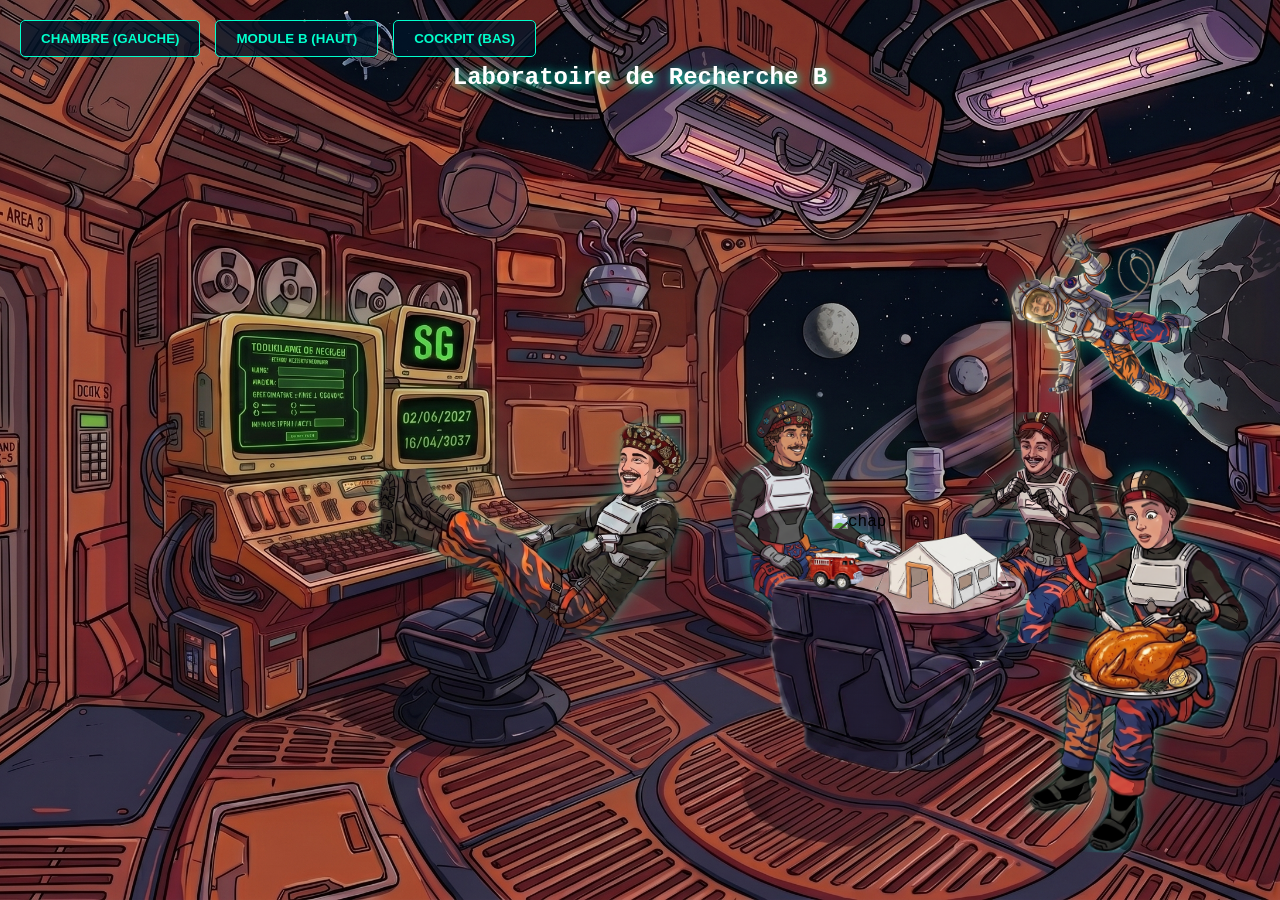
==== index.html @ 4569e946 "initialisation" ====
<!DOCTYPE html>
<html lang="fr">
<head>
    <meta charset="UTF-8">
    <meta name="viewport" content="width=device-width, initial-scale=1.0">
    <title>Station Spatiale - Système Intégré (BETA)</title>
    <link rel="stylesheet" href="style.css"> 
</head>
<body>
    
    <nav id="menu-navigation">
        <button class="nav-btn" data-target="chambre">CHAMBRE (GAUCHE)</button>
        <button class="nav-btn" data-target="module-b">MODULE B (HAUT)</button>
        <button class="nav-btn" data-target="cockpit">COCKPIT (BAS)</button>
    </nav>

    <div id="app-wrapper"> 
        <div id="pin-container"> 

            <!-- CHAMBRE : En travaux -->
            <section id="room-chambre" class="scene">
                <div class="layer">
                    <img src="images/chambre.png" alt="Chambre" class="bg-image">
                </div>
                <!-- Overlay d'assombrissement et banderole de travaux -->
                <div class="construction-overlay">
                    <div class="construction-banner">🚧 EN TRAVAUX 🚧</div>
                </div>
            </section>

            <!-- MODULE B : Intact et complet pour la Beta -->
            <section id="room-module-b" class="scene">
                <div id="module-b-arriere-plan" class="layer">
                    <img src="images/module Bbis.png" alt="Intérieur" class="bg-image">
                </div>
                
                <div id="module-b-decors" class="layer">
                    <div id="decor-sg" title="Zone d'accès restreint"></div>
                </div>

                <div id="module-b-milieu" class="layer" style="z-index: 10;">
                    <h2 style="color: white; text-shadow: 2px 2px 10px #00ffcc; text-align: center; margin-top: 5%;">Laboratoire de Recherche B</h2>
                    <img src="images/patxi.png" alt="Patxi" class="crew-member" id="char-patxi" data-presentation="images/p-patxi.png">
                    <img src="images/mateo.png" alt="Mateo" class="crew-member" id="char-mateo" data-presentation="images/p-mateo.png">
                    <img src="images/louis.png" alt="Louis" class="crew-member" id="char-louis" data-presentation="images/p-louis.png">
                    <img src="images/jb.png" alt="JB" class="crew-member" id="char-jb" data-presentation="images/p-jb.png">
                    <img src="images/lila.png" alt="Lila" class="crew-member" id="char-lila" data-presentation="images/p-lila.png">
                    
                    <!-- L'OBJET TABLE AJOUTÉ ICI -->
                    <img src="images/table.png" alt="Table du laboratoire" id="module-b-table">
                    <img src="images/chap.png" alt="chap" id="module-b-chap">
                    <img src="images/camion1.tiff" alt="chap" id="module-b-camion1">
                    <img src="images/camion2.png" alt="chap" id="module-b-camion2">
                </div>
            </section>

            <!-- COCKPIT : En travaux -->
            <section id="room-cockpit" class="scene">
                <div id="cockpit-arriere-plan" class="layer">
                    <img src="images/cocpit.png" alt="Vue du cockpit" class="bg-image">
                </div>
                <!-- Overlay d'assombrissement et banderole de travaux -->
                <div class="construction-overlay">
                    <div class="construction-banner">🚧 EN TRAVAUX 🚧</div>
                </div>
            </section>
        </div> 
    </div> 

    <!-- Overlays interactifs -->
    <div id="main-overlay" class="overlay">
        <div class="overlay-content">
            <span class="close-btn" id="close-crew">&times;</span>
            <img src="" alt="Fiche" id="overlay-image-zoom">
            <p>-- TRANSMISSION EN COURS --</p>
        </div>
    </div>

    <!-- Conservés pour éviter les erreurs JavaScript s'ils sont appelés par erreur -->
    <div id="overlay-infos-menu" class="overlay">
        <div class="terminal-content">
            <span class="close-btn" id="close-infos">&times;</span>
            <div class="terminal-header">SYSTÈME CENTRAL</div>
            <div class="menu-container">
                <button class="terminal-btn" data-file="reglement.pdf">REGLEMENT</button>
                <button class="terminal-btn" data-file="adhesion.pdf">ADHESION</button>
                <button class="terminal-btn" data-file="pre-dossier.pdf">DOSS</button>
            </div>
        </div>
    </div>

    <div id="overlay-gallery" class="overlay">
        <div class="gallery-wrapper">
            <span class="close-btn" id="close-gallery">&times;</span>
            <div class="gallery-header">
                <h2 class="gallery-title">COMBARS</h2>
            </div>
            <div class="gallery-grid">
                <div class="combar-slot">
                    <img src="images/tablar.png" alt="Tablar" class="combar-image">
                </div>
                <div class="combar-slot">
                    <img src="images/limoges.png" alt="Limoges" class="combar-image">
                </div>
                <div class="combar-slot">Photo 3</div>
                <div class="combar-slot">Photo 4</div>
            </div>
        </div>
    </div>

    <div id="overlay-sg" class="overlay">
        <div class="terminal-content" style="width: 450px;">
            <span class="close-btn" id="close-sg">&times;</span>
            <div class="terminal-header" style="color: #cc00ff; border-color: #cc00ff;">PROTOCOLE SG</div>
            <div id="sg-auth-zone">
                <p style="color: #cc00ff;">CODE D'ACCÈS :</p>
                <input type="password" id="sg-pwd" class="terminal-input" placeholder="****">
                <button id="sg-submit" class="terminal-btn" style="margin-top: 20px; border-color: #cc00ff; color: #cc00ff;">VALIDER</button>
                <p id="sg-error" style="color: #ff4444; display: none; margin-top: 15px;">REFUSÉ</p>
                <button class="terminal-btn close-btn-internal" style="margin-top: 30px; border-color: #ff4444; color: #ff4444; width: 100%;">QUITTER</button>
            </div>
            <div id="sg-secret-zone" class="menu-container" style="display: none;">
                <button class="terminal-btn">COMPLETE</button>
                <button class="terminal-btn">DS</button>
                <button class="terminal-btn close-btn-internal" style="margin-top: 20px; border-color: #ff4444; color: #ff4444;">DÉCONNEXION</button>
            </div>
        </div>
    </div>

    <script src="https://cdnjs.cloudflare.com/ajax/libs/gsap/3.12.5/gsap.min.js"></script>
    <script src="script.js"></script> 
</body>
</html>
---- style.css ----
/* --- CONFIGURATION GÉNÉRALE --- */
* { box-sizing: border-box; }
body {
    margin: 0; padding: 0;
    font-family: 'Courier New', Courier, monospace;
    width: 100vw; height: 100vh;
    overflow: hidden; background: #000;
}
#app-wrapper { width: 100vw; height: 100vh; position: relative; overflow: hidden; }

/* Le pin-container sert de "caméra" qui va se déplacer sur notre carte */
#pin-container { 
    position: absolute; 
    top: 0; 
    left: 0; 
    width: 100vw; 
    height: 100vh; 
}

/* --- SCÈNES (Les pièces du vaisseau) --- */
.scene { 
    position: absolute; 
    width: 100vw; 
    height: 100vh; 
    overflow: hidden; 
}

/* Positionnement des pièces sur la carte 2D */
#room-chambre { top: 0; left: 0; }
#room-module-b { top: 0; left: 100vw; }
#room-cockpit { top: 100vh; left: 100vw; }

.layer { position: absolute; top: 0; left: 0; width: 100%; height: 100%; pointer-events: none; }
.bg-image { width: 100%; height: 100%; object-fit: cover; display: block; }

/* --- STYLE EN TRAVAUX --- */
.construction-overlay {
    position: absolute;
    top: 0;
    left: 0;
    width: 100%;
    height: 100%;
    background: rgba(0, 0, 0, 0.7);
    display: flex;
    justify-content: center;
    align-items: center;
    z-index: 50; 
    pointer-events: none; 
    overflow: hidden;
}

.construction-banner {
    background: repeating-linear-gradient(
        45deg,
        #ffcc00,
        #ffcc00 20px,
        #000 20px,
        #000 40px
    ); 
    color: white;
    font-size: 4rem;
    font-weight: bold;
    text-align: center;
    width: 120vw; 
    padding: 20px 0;
    transform: rotate(-15deg);
    box-shadow: 0 10px 30px rgba(0,0,0,0.8);
    border-top: 5px solid #000;
    border-bottom: 5px solid #000;
    text-shadow: 4px 4px 10px rgba(0, 0, 0, 1);
    letter-spacing: 5px;
}

/* --- NAVIGATION --- */
#menu-navigation { position: fixed; top: 20px; left: 20px; z-index: 1000; display: flex; gap: 15px; }
.nav-btn {
    background: rgba(0, 20, 40, 0.8); border: 1px solid #00ffcc;
    color: #00ffcc; padding: 10px 20px; cursor: pointer;
    text-transform: uppercase; border-radius: 5px; font-weight: bold; pointer-events: auto;
}

/* --- DÉCORS (Hitboxes transparentes) --- */
#decor-trailer, #decor-combar, #decor-infos, #decor-sg {
    position: absolute; 
    cursor: pointer; 
    z-index: 5; 
    pointer-events: auto; 
    background-color: transparent; 
}

/* Positionnés dans la Chambre */
#decor-trailer { left: 52%; bottom: 60%; height: 25vh; width: 25vh; }
#decor-combar  { left: 77%; bottom: 50%; height: 20vh; width: 20vh; }

/* Positionné dans le Cockpit */
#decor-infos   { right: 73%; bottom: 50%; height: 35vh; width: 35vh; }

/* Positionné dans le Module B */
#decor-sg { top: 25%; right: 60%; width: 20vh; height: 25vh; }

/* --- ÉQUIPAGE --- */
.crew-member {
    position: absolute; 
    bottom: 12%; 
    height: 30vh; 
    width: auto; 
    filter: drop-shadow(0 0 8px rgba(0, 255, 204, 0.4));
    cursor: pointer; pointer-events: auto;
}

/* --- POSITIONS ET TAILLES INDIVIDUELLES --- */

/* Chambre (3 personnes) */
#char-yanisr { left: 22%; bottom: 8%; height: 80vh; z-index: 10;clip-path: inset(36% 26% 7% 43%); } 
#char-ln     { left: 45%; bottom: 35%; height: 20vh; z-index: 5; }  
#char-jules  { left: 75%; bottom: 5%;  height: 40vh; z-index: 15; } 

/* Module B (5 personnes) */
#char-patxi  { left: 78%; bottom: 52%; height: 23vh; z-index: 10; } 
#char-mateo  { left: 43%; bottom: 22%;  height: 35vh; z-index: 15; clip-path: polygon(28% 0, 48% 0, 71% 84%, 38% 99%);} 
#char-louis  { left: 13%; bottom: 17%; height: 65vh; z-index: 5; clip-path: polygon(50% 51%, 70% 36%, 67% 91%, 12% 54%);}  
#char-jb { left: 44%; bottom: 19%; height: 55vh; z-index: 10; clip-path: polygon(63% 36%, 85% 36%, 78% 83%, 53% 82%); } 
#char-lila   { left: 57%; bottom: 3%; height: 50vh; z-index: 8; clip-path: polygon(47% 4%, 70% 5%, 61% 96%, 35% 95%);}

/* -- OBJET TABLE (NOUVEAU) -- */
#module-b-table {
    position: absolute;
    left: 60%; /* Ajuste la position X selon ton image */
    bottom: 14%; /* Ajuste la position Y pour qu'elle soit devant */
    height: 71vh; /* Ajuste la taille selon ton image */
    z-index: 20; /* 20 est supérieur à Mateo (15) et JB (10), la table sera donc devant eux ! */
    pointer-events: none; /* Laisse passer les clics vers les personnages derrière la table si nécessaire */
}

/* -- OBJET chap (NOUVEAU) -- */
#module-b-chap {
    position: absolute;
    left: 63%; /* Ajuste la position X selon ton image */
    bottom: 28%; /* Ajuste la position Y pour qu'elle soit devant */
    height: 17vh; /* Ajuste la taille selon ton image */
    z-index: 25; /* 20 est supérieur à Mateo (15) et JB (10), la table sera donc devant eux ! */
    pointer-events: none; /* Laisse passer les clics vers les personnages derrière la table si nécessaire */
}

#module-b-camion1 {
    position: absolute;
    left: 65%; /* Ajuste la position X selon ton image */
    bottom: 34%; /* Ajuste la position Y pour qu'elle soit devant */
    height: 9vh; /* Ajuste la taille selon ton image */
    z-index: 23; /* 20 est supérieur à Mateo (15) et JB (10), la table sera donc devant eux ! */
    pointer-events: none; /* Laisse passer les clics vers les personnages derrière la table si nécessaire */
}

#module-b-camion2 {
    position: absolute;
    left: 63%; /* Ajuste la position X selon ton image */
    bottom: 34%; /* Ajuste la position Y pour qu'elle soit devant */
    height: 5vh; /* Ajuste la taille selon ton image */
    z-index: 23; /* 20 est supérieur à Mateo (15) et JB (10), la table sera donc devant eux ! */
    pointer-events: none; /* Laisse passer les clics vers les personnages derrière la table si nécessaire */
}

/* Cockpit (7 personnes) */
#char-maite  { right: 88%; bottom: 15%; height: 28vh; z-index: 10; } 
#char-capu   { right: 74%; bottom: 28%; height: 20vh; z-index: 5; }  
#char-ad     { right: 60%; bottom: 10%; height: 32vh; z-index: 12; } 
#char-yanis  { right: 46%; bottom: 35%; height: 18vh; z-index: 4; }  
#char-louna  { right: 32%; bottom: 5%;  height: 38vh; z-index: 15; } 
#char-lucas  { right: 18%; bottom: 20%; height: 25vh; z-index: 8; } 
#char-antoine{ right: 4%;  bottom: 12%; height: 30vh; z-index: 10; }

/* --- OVERLAYS --- */
.overlay {
    position: fixed; top: 0; left: 0; width: 100%; height: 100%;
    background: rgba(0, 0, 0, 0.9); display: flex;
    justify-content: center; align-items: center; z-index: 2000;
    opacity: 0; visibility: hidden;
}

.overlay-content {
    background: #000a14; border: 2px solid #00ffcc; padding: 20px;
    border-radius: 5px; text-align: center; max-width: 800px;
}
#overlay-image-zoom { max-width: 100%; max-height: 70vh; border: 1px solid #00ffcc55; }

/* --- GALERIE COMBARS --- */
.gallery-wrapper {
    width: 70vw; max-width: 800px; height: 65vh;
    background: #000a14; border: 2px solid #ffaa00; padding: 20px; 
    position: relative; display: flex; flex-direction: column;
}
.gallery-header { border-bottom: 2px solid #ffaa00; margin-bottom: 20px; padding-bottom: 10px; }
.gallery-title { margin: 0; color: #ffaa00; letter-spacing: 8px; font-size: 1.8rem; text-align: center; }
.gallery-grid {
    display: grid; grid-template-columns: repeat(auto-fill, minmax(140px, 1fr));
    gap: 15px; overflow-y: auto; padding: 10px; flex-grow: 1;
}
.combar-slot {
    aspect-ratio: 1/1; background: rgba(255, 170, 0, 0.1);
    border: 1px dashed #ffaa00; border-radius: 4px; display: flex; align-items: center; justify-content: center;
    color: #ffaa00; font-size: 0.8rem; transition: 0.3s;
    overflow: hidden; 
}
.combar-slot:hover { background: rgba(255, 170, 0, 0.3); transform: scale(1.05); }

.combar-image {
    width: 100%;
    height: 100%;
    object-fit: cover; 
    display: block;
}

.gallery-grid::-webkit-scrollbar { width: 6px; }
.gallery-grid::-webkit-scrollbar-thumb { background: #ffaa00; border-radius: 10px; }

/* TERMINAL & BOUTONS */
.terminal-content { width: 500px; padding: 40px 20px; border: 2px solid #00ffcc; background: #000a14; position: relative; }
.terminal-header { border-bottom: 1px solid #00ffcc; padding-bottom: 10px; margin-bottom: 20px; color: #00ffcc; }
.terminal-btn {
    width: 100%; background: transparent; border: 1px solid #00ffcc; color: #00ffcc;
    padding: 12px; margin-bottom: 10px; cursor: pointer; transition: 0.3s;
}
.terminal-btn:hover { background: #00ffcc; color: #000; }
.close-btn {
    position: absolute; top: -15px; right: -15px; background: #ff4444; color: white; width: 35px; height: 35px;
    border-radius: 50%; display: flex; justify-content: center; align-items: center;
    font-size: 20px; font-weight: bold; cursor: pointer; border: 2px solid white; z-index: 100;
}
.terminal-input {
    background: #000; border: 1px solid #cc00ff; color: #cc00ff;
    padding: 10px; font-family: inherit; width: 100%; text-align: center; margin-bottom: 10px;
}
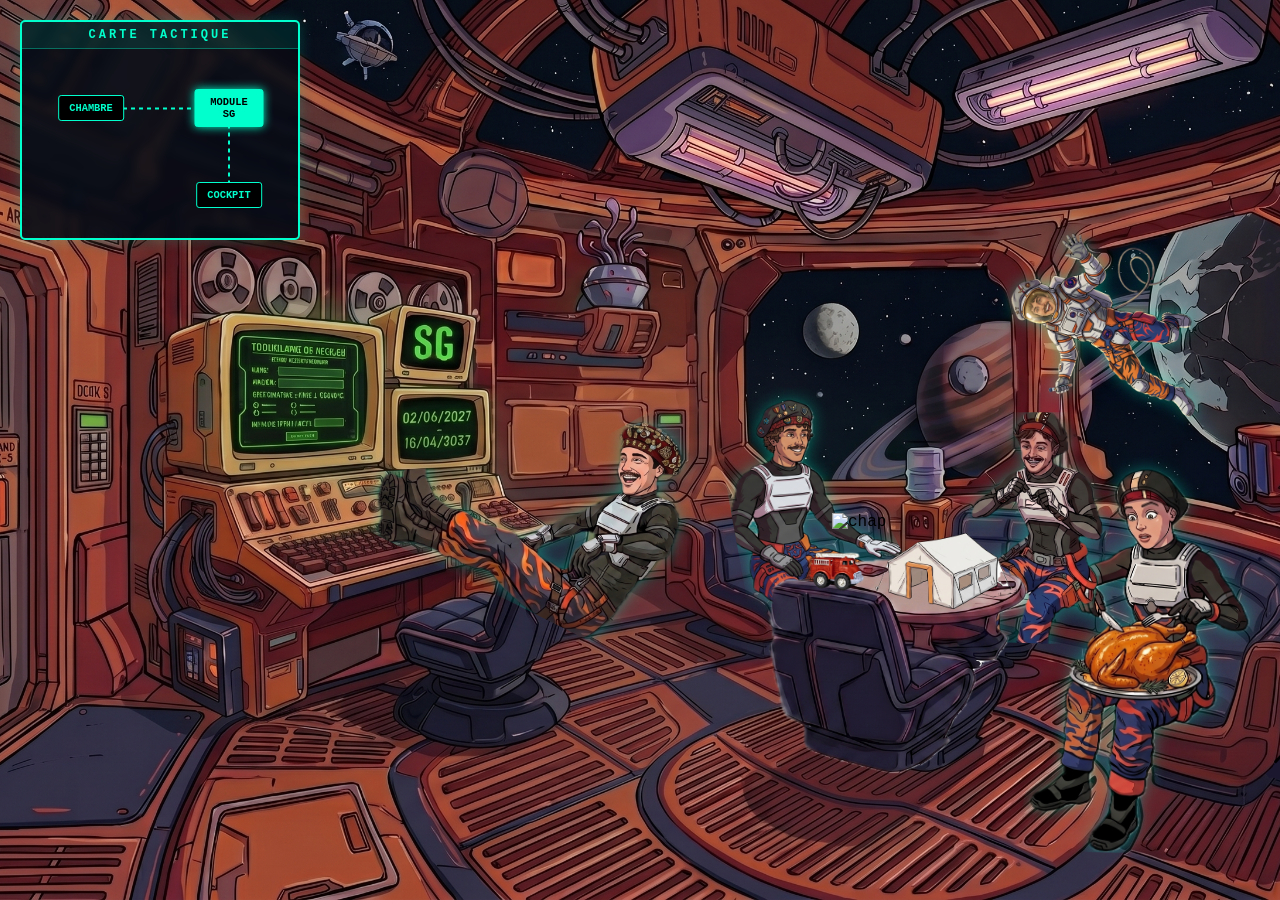
==== commit 06e73e87: "transitions glitch + menu navigation" ====
--- a/index.html
+++ b/index.html
@@ -8,11 +8,23 @@
 </head>
 <body>
     
-    <nav id="menu-navigation">
-        <button class="nav-btn" data-target="chambre">CHAMBRE (GAUCHE)</button>
-        <button class="nav-btn" data-target="module-b">MODULE B (HAUT)</button>
-        <button class="nav-btn" data-target="cockpit">COCKPIT (BAS)</button>
-    </nav>
+    <!-- NOUVEAU MENU MINIMAP (À placer au même endroit que l'ancien nav) -->
+<div id="minimap-container">
+    <div class="minimap-title">CARTE TACTIQUE</div>
+    
+    <!-- Les traits reliant les pièces (SVG) -->
+    <svg id="minimap-lines" width="100%" height="100%">
+        <!-- Ligne horizontale (Chambre -> Module B) -->
+        <line x1="25%" y1="40%" x2="75%" y2="40%" stroke="#00ffcc" stroke-width="2" stroke-dasharray="4,4" />
+        <!-- Ligne verticale (Module B -> Cockpit) -->
+        <line x1="75%" y1="40%" x2="75%" y2="80%" stroke="#00ffcc" stroke-width="2" stroke-dasharray="4,4" />
+    </svg>
+
+    <!-- Les nœuds/boutons interactifs -->
+    <button class="nav-btn-map" id="btn-chambre" data-target="chambre">CHAMBRE</button>
+    <button class="nav-btn-map" id="btn-module-b" data-target="module-b">MODULE SG</button>
+    <button class="nav-btn-map" id="btn-cockpit" data-target="cockpit">COCKPIT</button>
+</div>
 
     <div id="app-wrapper"> 
         <div id="pin-container"> 
@@ -22,7 +34,6 @@
                 <div class="layer">
                     <img src="images/chambre.png" alt="Chambre" class="bg-image">
                 </div>
-                <!-- Overlay d'assombrissement et banderole de travaux -->
                 <div class="construction-overlay">
                     <div class="construction-banner">🚧 EN TRAVAUX 🚧</div>
                 </div>
@@ -39,14 +50,12 @@
                 </div>
 
                 <div id="module-b-milieu" class="layer" style="z-index: 10;">
-                    <h2 style="color: white; text-shadow: 2px 2px 10px #00ffcc; text-align: center; margin-top: 5%;">Laboratoire de Recherche B</h2>
                     <img src="images/patxi.png" alt="Patxi" class="crew-member" id="char-patxi" data-presentation="images/p-patxi.png">
                     <img src="images/mateo.png" alt="Mateo" class="crew-member" id="char-mateo" data-presentation="images/p-mateo.png">
                     <img src="images/louis.png" alt="Louis" class="crew-member" id="char-louis" data-presentation="images/p-louis.png">
                     <img src="images/jb.png" alt="JB" class="crew-member" id="char-jb" data-presentation="images/p-jb.png">
                     <img src="images/lila.png" alt="Lila" class="crew-member" id="char-lila" data-presentation="images/p-lila.png">
                     
-                    <!-- L'OBJET TABLE AJOUTÉ ICI -->
                     <img src="images/table.png" alt="Table du laboratoire" id="module-b-table">
                     <img src="images/chap.png" alt="chap" id="module-b-chap">
                     <img src="images/camion1.tiff" alt="chap" id="module-b-camion1">
@@ -59,24 +68,33 @@
                 <div id="cockpit-arriere-plan" class="layer">
                     <img src="images/cocpit.png" alt="Vue du cockpit" class="bg-image">
                 </div>
-                <!-- Overlay d'assombrissement et banderole de travaux -->
                 <div class="construction-overlay">
                     <div class="construction-banner">🚧 EN TRAVAUX 🚧</div>
                 </div>
             </section>
         </div> 
+        <div id="hologram-transition"></div>
     </div> 
 
-    <!-- Overlays interactifs -->
+    <!-- OVERLAYS INTERACTIFS -->
+    
+    <!-- L'Overlay Équipage avec GLITCH -->
     <div id="main-overlay" class="overlay">
         <div class="overlay-content">
             <span class="close-btn" id="close-crew">&times;</span>
-            <img src="" alt="Fiche" id="overlay-image-zoom">
-            <p>-- TRANSMISSION EN COURS --</p>
+            
+            <!-- Structure Glitch de la fiche -->
+            <div class="glitch-container" id="glitch-target">
+                <div class="glitch__img"></div>
+                <div class="glitch__img"></div>
+                <div class="glitch__img"></div>
+            </div>
+
+            <p style="color: #00ffcc; letter-spacing: 2px;">-- TRANSMISSION EN COURS --</p>
         </div>
     </div>
 
-    <!-- Conservés pour éviter les erreurs JavaScript s'ils sont appelés par erreur -->
+    <!-- Autres overlays inchangés -->
     <div id="overlay-infos-menu" class="overlay">
         <div class="terminal-content">
             <span class="close-btn" id="close-infos">&times;</span>
--- a/style.css
+++ b/style.css
@@ -7,67 +7,28 @@
     overflow: hidden; background: #000;
 }
 #app-wrapper { width: 100vw; height: 100vh; position: relative; overflow: hidden; }
-
-/* Le pin-container sert de "caméra" qui va se déplacer sur notre carte */
-#pin-container { 
-    position: absolute; 
-    top: 0; 
-    left: 0; 
-    width: 100vw; 
-    height: 100vh; 
-}
-
-/* --- SCÈNES (Les pièces du vaisseau) --- */
-.scene { 
-    position: absolute; 
-    width: 100vw; 
-    height: 100vh; 
-    overflow: hidden; 
-}
-
-/* Positionnement des pièces sur la carte 2D */
+#pin-container { position: absolute; top: 0; left: 0; width: 100vw; height: 100vh; }
+.scene { position: absolute; width: 100vw; height: 100vh; overflow: hidden; }
+
+/* Positionnement des pièces */
 #room-chambre { top: 0; left: 0; }
 #room-module-b { top: 0; left: 100vw; }
 #room-cockpit { top: 100vh; left: 100vw; }
-
 .layer { position: absolute; top: 0; left: 0; width: 100%; height: 100%; pointer-events: none; }
 .bg-image { width: 100%; height: 100%; object-fit: cover; display: block; }
 
 /* --- STYLE EN TRAVAUX --- */
 .construction-overlay {
-    position: absolute;
-    top: 0;
-    left: 0;
-    width: 100%;
-    height: 100%;
-    background: rgba(0, 0, 0, 0.7);
-    display: flex;
-    justify-content: center;
-    align-items: center;
-    z-index: 50; 
-    pointer-events: none; 
-    overflow: hidden;
-}
-
+    position: absolute; top: 0; left: 0; width: 100%; height: 100%;
+    background: rgba(0, 0, 0, 0.7); display: flex; justify-content: center;
+    align-items: center; z-index: 50; pointer-events: none; overflow: hidden;
+}
 .construction-banner {
-    background: repeating-linear-gradient(
-        45deg,
-        #ffcc00,
-        #ffcc00 20px,
-        #000 20px,
-        #000 40px
-    ); 
-    color: white;
-    font-size: 4rem;
-    font-weight: bold;
-    text-align: center;
-    width: 120vw; 
-    padding: 20px 0;
-    transform: rotate(-15deg);
-    box-shadow: 0 10px 30px rgba(0,0,0,0.8);
-    border-top: 5px solid #000;
-    border-bottom: 5px solid #000;
-    text-shadow: 4px 4px 10px rgba(0, 0, 0, 1);
+    background: repeating-linear-gradient(45deg, #ffcc00, #ffcc00 20px, #000 20px, #000 40px); 
+    color: white; font-size: 4rem; font-weight: bold; text-align: center;
+    width: 120vw; padding: 20px 0; transform: rotate(-15deg);
+    box-shadow: 0 10px 30px rgba(0,0,0,0.8); border-top: 5px solid #000;
+    border-bottom: 5px solid #000; text-shadow: 4px 4px 10px rgba(0, 0, 0, 1);
     letter-spacing: 5px;
 }
 
@@ -79,88 +40,32 @@
     text-transform: uppercase; border-radius: 5px; font-weight: bold; pointer-events: auto;
 }
 
-/* --- DÉCORS (Hitboxes transparentes) --- */
+/* --- DÉCORS ET PERSONNAGES --- */
 #decor-trailer, #decor-combar, #decor-infos, #decor-sg {
-    position: absolute; 
-    cursor: pointer; 
-    z-index: 5; 
-    pointer-events: auto; 
-    background-color: transparent; 
-}
-
-/* Positionnés dans la Chambre */
+    position: absolute; cursor: pointer; z-index: 5; pointer-events: auto; background-color: transparent; 
+}
 #decor-trailer { left: 52%; bottom: 60%; height: 25vh; width: 25vh; }
 #decor-combar  { left: 77%; bottom: 50%; height: 20vh; width: 20vh; }
-
-/* Positionné dans le Cockpit */
 #decor-infos   { right: 73%; bottom: 50%; height: 35vh; width: 35vh; }
-
-/* Positionné dans le Module B */
 #decor-sg { top: 25%; right: 60%; width: 20vh; height: 25vh; }
 
-/* --- ÉQUIPAGE --- */
 .crew-member {
-    position: absolute; 
-    bottom: 12%; 
-    height: 30vh; 
-    width: auto; 
+    position: absolute; bottom: 12%; height: 30vh; width: auto; 
     filter: drop-shadow(0 0 8px rgba(0, 255, 204, 0.4));
     cursor: pointer; pointer-events: auto;
 }
-
-/* --- POSITIONS ET TAILLES INDIVIDUELLES --- */
-
-/* Chambre (3 personnes) */
-#char-yanisr { left: 22%; bottom: 8%; height: 80vh; z-index: 10;clip-path: inset(36% 26% 7% 43%); } 
+#char-yanisr { left: 22%; bottom: 8%; height: 80vh; z-index: 10; clip-path: inset(36% 26% 7% 43%); } 
 #char-ln     { left: 45%; bottom: 35%; height: 20vh; z-index: 5; }  
 #char-jules  { left: 75%; bottom: 5%;  height: 40vh; z-index: 15; } 
-
-/* Module B (5 personnes) */
 #char-patxi  { left: 78%; bottom: 52%; height: 23vh; z-index: 10; } 
 #char-mateo  { left: 43%; bottom: 22%;  height: 35vh; z-index: 15; clip-path: polygon(28% 0, 48% 0, 71% 84%, 38% 99%);} 
 #char-louis  { left: 13%; bottom: 17%; height: 65vh; z-index: 5; clip-path: polygon(50% 51%, 70% 36%, 67% 91%, 12% 54%);}  
 #char-jb { left: 44%; bottom: 19%; height: 55vh; z-index: 10; clip-path: polygon(63% 36%, 85% 36%, 78% 83%, 53% 82%); } 
 #char-lila   { left: 57%; bottom: 3%; height: 50vh; z-index: 8; clip-path: polygon(47% 4%, 70% 5%, 61% 96%, 35% 95%);}
-
-/* -- OBJET TABLE (NOUVEAU) -- */
-#module-b-table {
-    position: absolute;
-    left: 60%; /* Ajuste la position X selon ton image */
-    bottom: 14%; /* Ajuste la position Y pour qu'elle soit devant */
-    height: 71vh; /* Ajuste la taille selon ton image */
-    z-index: 20; /* 20 est supérieur à Mateo (15) et JB (10), la table sera donc devant eux ! */
-    pointer-events: none; /* Laisse passer les clics vers les personnages derrière la table si nécessaire */
-}
-
-/* -- OBJET chap (NOUVEAU) -- */
-#module-b-chap {
-    position: absolute;
-    left: 63%; /* Ajuste la position X selon ton image */
-    bottom: 28%; /* Ajuste la position Y pour qu'elle soit devant */
-    height: 17vh; /* Ajuste la taille selon ton image */
-    z-index: 25; /* 20 est supérieur à Mateo (15) et JB (10), la table sera donc devant eux ! */
-    pointer-events: none; /* Laisse passer les clics vers les personnages derrière la table si nécessaire */
-}
-
-#module-b-camion1 {
-    position: absolute;
-    left: 65%; /* Ajuste la position X selon ton image */
-    bottom: 34%; /* Ajuste la position Y pour qu'elle soit devant */
-    height: 9vh; /* Ajuste la taille selon ton image */
-    z-index: 23; /* 20 est supérieur à Mateo (15) et JB (10), la table sera donc devant eux ! */
-    pointer-events: none; /* Laisse passer les clics vers les personnages derrière la table si nécessaire */
-}
-
-#module-b-camion2 {
-    position: absolute;
-    left: 63%; /* Ajuste la position X selon ton image */
-    bottom: 34%; /* Ajuste la position Y pour qu'elle soit devant */
-    height: 5vh; /* Ajuste la taille selon ton image */
-    z-index: 23; /* 20 est supérieur à Mateo (15) et JB (10), la table sera donc devant eux ! */
-    pointer-events: none; /* Laisse passer les clics vers les personnages derrière la table si nécessaire */
-}
-
-/* Cockpit (7 personnes) */
+#module-b-table { position: absolute; left: 60%; bottom: 14%; height: 71vh; z-index: 20; pointer-events: none; }
+#module-b-chap { position: absolute; left: 63%; bottom: 28%; height: 17vh; z-index: 25; pointer-events: none; }
+#module-b-camion1 { position: absolute; left: 65%; bottom: 34%; height: 9vh; z-index: 23; pointer-events: none; }
+#module-b-camion2 { position: absolute; left: 63%; bottom: 34%; height: 5vh; z-index: 23; pointer-events: none; }
 #char-maite  { right: 88%; bottom: 15%; height: 28vh; z-index: 10; } 
 #char-capu   { right: 74%; bottom: 28%; height: 20vh; z-index: 5; }  
 #char-ad     { right: 60%; bottom: 10%; height: 32vh; z-index: 12; } 
@@ -176,14 +81,90 @@
     justify-content: center; align-items: center; z-index: 2000;
     opacity: 0; visibility: hidden;
 }
-
 .overlay-content {
-    background: #000a14; border: 2px solid #00ffcc; padding: 20px;
-    border-radius: 5px; text-align: center; max-width: 800px;
-}
-#overlay-image-zoom { max-width: 100%; max-height: 70vh; border: 1px solid #00ffcc55; }
-
-/* --- GALERIE COMBARS --- */
+    background: #000a14;
+    border: 2px solid #00ffcc;
+    padding: 20px;
+    border-radius: 5px;
+    text-align: center;
+    
+    /* MODIFICATIONS ICI */
+    width: fit-content; /* La boîte s'adapte exactement à la largeur de l'image */
+    max-width: 95vw; /* Empêche de déborder sur les très petits écrans */
+    max-height: 95vh;
+    
+    display: flex;
+    flex-direction: column;
+    align-items: center;
+    position: relative; /* Indispensable pour garder la croix au bon endroit */
+}
+
+/* --- EFFET GLITCH (NOUVEAU) --- */
+.glitch-container {
+    position: relative;
+    width: 35vw;
+    max-width: 1000px; /* Adapte selon la taille de tes fiches personnages */
+    height: 75vh;
+    overflow: hidden;
+    margin-bottom: 15px;
+    background: #000; /* Fond noir pendant le chargement */
+}
+
+.glitch__img {
+    position: absolute;
+    top: 0; left: 0;
+    width: 100%; height: 100%;
+    background-size: contain;
+    background-position: center;
+    background-repeat: no-repeat;
+    opacity: 0;
+    /* AJOUTÉ : Le cadre est maintenant sur les images glitchées */
+    border: 2px solid #00ffcc;
+    /* BONUS : Une petite lueur interne pour le style néon */
+    box-shadow: inset 0 0 15px rgba(0, 255, 204, 0.2);
+}
+
+/* Le premier calque devient visible quand on l'active */
+.glitch-active .glitch__img:nth-child(1),
+.glitch-active .glitch__img:nth-child(2),
+.glitch-active .glitch__img:nth-child(3) {
+    opacity: 1;
+}
+
+/* Calque Cyan */
+.glitch-active .glitch__img:nth-child(2) {
+    transform: translate3d(-5px, 0, 0);
+    background-color: rgba(0, 255, 204, 0.3); 
+    background-blend-mode: color-burn;
+    mix-blend-mode: screen; /* NOUVEAU: Rend la superposition lumineuse */
+    animation: glitch-anim-1 0.4s infinite linear alternate-reverse;
+}
+
+/* Calque Magenta */
+.glitch-active .glitch__img:nth-child(3) {
+    transform: translate3d(5px, 0, 0);
+    background-color: rgba(204, 0, 255, 0.3); 
+    background-blend-mode: color-burn;
+    mix-blend-mode: screen; /* NOUVEAU */
+    animation: glitch-anim-2 0.4s infinite linear alternate-reverse;
+}
+
+@keyframes glitch-anim-1 {
+    0% { clip-path: polygon(0 2%, 100% 2%, 100% 5%, 0 5%); }
+    10% { clip-path: polygon(0 15%, 100% 15%, 100% 15%, 0 15%); }
+    20% { clip-path: polygon(0 10%, 100% 10%, 100% 20%, 0 20%); }
+    50% { clip-path: polygon(0 50%, 100% 50%, 100% 55%, 0 55%); }
+    100% { clip-path: polygon(0 80%, 100% 80%, 100% 100%, 0 100%); }
+}
+
+@keyframes glitch-anim-2 {
+    0% { clip-path: polygon(0 0, 100% 0, 100% 30%, 0 30%); }
+    15% { clip-path: polygon(0 60%, 100% 60%, 100% 65%, 0 65%); }
+    40% { clip-path: polygon(0 20%, 100% 20%, 100% 25%, 0 25%); }
+    100% { clip-path: polygon(0 40%, 100% 40%, 100% 80%, 0 80%); }
+}
+
+/* --- AUTRES MENUS (Galerie, Terminaux, etc.) --- */
 .gallery-wrapper {
     width: 70vw; max-width: 800px; height: 65vh;
     background: #000a14; border: 2px solid #ffaa00; padding: 20px; 
@@ -198,18 +179,10 @@
 .combar-slot {
     aspect-ratio: 1/1; background: rgba(255, 170, 0, 0.1);
     border: 1px dashed #ffaa00; border-radius: 4px; display: flex; align-items: center; justify-content: center;
-    color: #ffaa00; font-size: 0.8rem; transition: 0.3s;
-    overflow: hidden; 
+    color: #ffaa00; font-size: 0.8rem; transition: 0.3s; overflow: hidden; 
 }
 .combar-slot:hover { background: rgba(255, 170, 0, 0.3); transform: scale(1.05); }
-
-.combar-image {
-    width: 100%;
-    height: 100%;
-    object-fit: cover; 
-    display: block;
-}
-
+.combar-image { width: 100%; height: 100%; object-fit: cover; display: block; }
 .gallery-grid::-webkit-scrollbar { width: 6px; }
 .gallery-grid::-webkit-scrollbar-thumb { background: #ffaa00; border-radius: 10px; }
 
@@ -229,4 +202,94 @@
 .terminal-input {
     background: #000; border: 1px solid #cc00ff; color: #cc00ff;
     padding: 10px; font-family: inherit; width: 100%; text-align: center; margin-bottom: 10px;
-}+}
+
+/* --- TRANSITION HOLOGRAPHIQUE --- */
+#hologram-transition {
+    position: absolute; /* Reste confiné dans app-wrapper */
+    inset: 0;
+    z-index: 1500; /* Au-dessus des pièces, sous la barre de navigation */
+    pointer-events: none;
+    opacity: 0;
+    visibility: hidden;
+    mix-blend-mode: screen; /* Fait ressortir les couleurs vives */
+}
+
+/* Classe déclenchée par JavaScript */
+.holo-active {
+    visibility: visible !important;
+    animation: holo-flash 0.4s steps(5) forwards;
+}
+
+/* Le chaos visuel du piratage */
+@keyframes holo-flash {
+    0% { opacity: 0; background: rgba(0, 255, 204, 0.8); }
+    20% { opacity: 1; background: rgba(204, 0, 255, 0.9); clip-path: polygon(0 15%, 100% 15%, 100% 30%, 0 30%); }
+    40% { opacity: 0.5; background: #fff; clip-path: polygon(0 70%, 100% 70%, 100% 80%, 0 80%); }
+    60% { opacity: 1; background: rgba(0, 255, 204, 1); clip-path: polygon(0 0, 100% 0, 100% 100%, 0 100%); filter: invert(1); }
+    80% { opacity: 0.8; background: #000; clip-path: polygon(0 40%, 100% 40%, 100% 50%, 0 50%); filter: invert(0); }
+    100% { opacity: 0; background: transparent; }
+}
+
+/* --- MENU CARTE TACTIQUE (MINIMAP) --- */
+#minimap-container {
+    position: fixed;
+    top: 20px;
+    left: 20px;
+    width: 280px;  /* Ajustable selon la taille voulue */
+    height: 220px;
+    background: rgba(0, 10, 20, 0.85);
+    border: 2px solid #00ffcc;
+    border-radius: 5px;
+    z-index: 1000;
+    box-shadow: 0 0 15px rgba(0, 255, 204, 0.2);
+    backdrop-filter: blur(4px); /* Petit effet de verre fumé */
+}
+
+.minimap-title {
+    color: #00ffcc;
+    text-align: center;
+    font-size: 0.75rem;
+    letter-spacing: 3px;
+    padding: 6px;
+    border-bottom: 1px solid #00ffcc55;
+    background: rgba(0, 255, 204, 0.1);
+    font-weight: bold;
+}
+
+#minimap-lines {
+    position: absolute;
+    top: 0;
+    left: 0;
+    pointer-events: none; /* Empêche le SVG de bloquer les clics sur les boutons */
+}
+
+.nav-btn-map {
+    position: absolute;
+    background: #000;
+    border: 1px solid #00ffcc;
+    color: #00ffcc;
+    padding: 6px 10px;
+    cursor: pointer;
+    font-family: inherit;
+    font-weight: bold;
+    font-size: 0.65rem;
+    border-radius: 3px;
+    transition: all 0.3s ease;
+    /* Centre parfaitement le bouton sur le croisement de la ligne SVG */
+    transform: translate(-50%, -50%); 
+}
+
+.nav-btn-map:hover, .nav-btn-map.active {
+    background: #00ffcc;
+    color: #000;
+    box-shadow: 0 0 10px #00ffcc;
+}
+
+/* 
+  Placement des pièces reflétant la carte globale
+  Les valeurs top et left correspondent aux coordonnées (x,y) des balises <line>
+*/
+#btn-chambre  { top: 40%; left: 25%; }
+#btn-module-b { top: 40%; left: 75%; }
+#btn-cockpit  { top: 80%; left: 75%; }
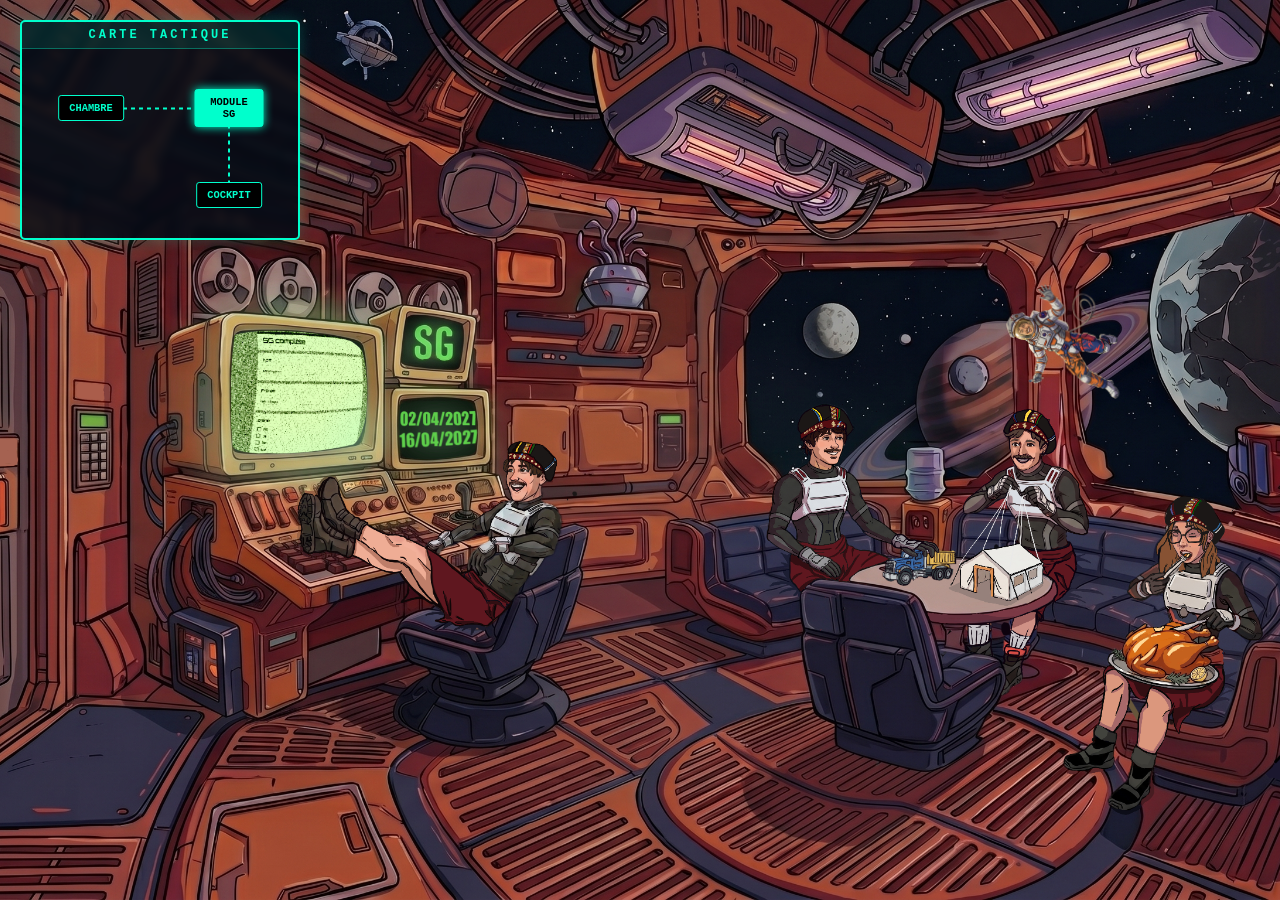
==== commit 943f658f: "version finale dossier" ====
--- a/index.html
+++ b/index.html
@@ -8,19 +8,15 @@
 </head>
 <body>
     
-    <!-- NOUVEAU MENU MINIMAP (À placer au même endroit que l'ancien nav) -->
+    <!-- NOUVEAU MENU MINIMAP -->
 <div id="minimap-container">
     <div class="minimap-title">CARTE TACTIQUE</div>
     
-    <!-- Les traits reliant les pièces (SVG) -->
     <svg id="minimap-lines" width="100%" height="100%">
-        <!-- Ligne horizontale (Chambre -> Module B) -->
         <line x1="25%" y1="40%" x2="75%" y2="40%" stroke="#00ffcc" stroke-width="2" stroke-dasharray="4,4" />
-        <!-- Ligne verticale (Module B -> Cockpit) -->
         <line x1="75%" y1="40%" x2="75%" y2="80%" stroke="#00ffcc" stroke-width="2" stroke-dasharray="4,4" />
     </svg>
 
-    <!-- Les nœuds/boutons interactifs -->
     <button class="nav-btn-map" id="btn-chambre" data-target="chambre">CHAMBRE</button>
     <button class="nav-btn-map" id="btn-module-b" data-target="module-b">MODULE SG</button>
     <button class="nav-btn-map" id="btn-cockpit" data-target="cockpit">COCKPIT</button>
@@ -29,7 +25,7 @@
     <div id="app-wrapper"> 
         <div id="pin-container"> 
 
-            <!-- CHAMBRE : En travaux -->
+            <!-- CHAMBRE -->
             <section id="room-chambre" class="scene">
                 <div class="layer">
                     <img src="images/chambre.png" alt="Chambre" class="bg-image">
@@ -39,62 +35,78 @@
                 </div>
             </section>
 
-            <!-- MODULE B : Intact et complet pour la Beta -->
+            <!-- MODULE B -->
             <section id="room-module-b" class="scene">
                 <div id="module-b-arriere-plan" class="layer">
-                    <img src="images/module Bbis.png" alt="Intérieur" class="bg-image">
+                    <!-- IMAGE DE FOND -->
+                    <img src="images/module Bbis.png" alt="Intérieur avec équipage" class="bg-image">
                 </div>
                 
-                <div id="module-b-decors" class="layer">
+                <!-- HITBOXES INTERACTIVES ET FAISCEAUX LUMINEUX -->
+                <div id="module-b-decors" class="layer" style="z-index: 20;">
                     <div id="decor-sg" title="Zone d'accès restreint"></div>
+                    
+                    <!-- Patxi (Image flottante avec son halo) -->
+                    <div class="crew-wrapper" id="wrap-patxi">
+                        <img src="images/patxi.png" alt="Patxi" class="crew-member" id="char-patxi" data-presentation="images/p-patxi.png">
+                        <div class="light-beam"></div>
+                    </div>
+
+                    <!-- Mateo (Hitbox avec son halo) -->
+                    <div class="crew-wrapper" id="wrap-mateo">
+                        <div class="crew-member" id="char-mateo" data-presentation="images/p-mateo.png"></div>
+                        <div class="light-beam"></div>
+                    </div>
+
+                    <!-- Louis -->
+                    <div class="crew-wrapper" id="wrap-louis">
+                        <div class="crew-member" id="char-louis" data-presentation="images/p-louis.png"></div>
+                        <div class="light-beam"></div>
+                    </div>
+
+                    <!-- JB -->
+                    <div class="crew-wrapper" id="wrap-jb">
+                        <div class="crew-member" id="char-jb" data-presentation="images/p-jb.png"></div>
+                        <div class="light-beam"></div>
+                    </div>
+
+                    <!-- Lila -->
+                    <div class="crew-wrapper" id="wrap-lila">
+                        <div class="crew-member" id="char-lila" data-presentation="images/p-lila.png"></div>
+                        <div class="light-beam"></div>
+                    </div>
                 </div>
+            </section> <!-- La balise en trop a été retirée juste au-dessus de cette ligne ! -->
 
-                <div id="module-b-milieu" class="layer" style="z-index: 10;">
-                    <img src="images/patxi.png" alt="Patxi" class="crew-member" id="char-patxi" data-presentation="images/p-patxi.png">
-                    <img src="images/mateo.png" alt="Mateo" class="crew-member" id="char-mateo" data-presentation="images/p-mateo.png">
-                    <img src="images/louis.png" alt="Louis" class="crew-member" id="char-louis" data-presentation="images/p-louis.png">
-                    <img src="images/jb.png" alt="JB" class="crew-member" id="char-jb" data-presentation="images/p-jb.png">
-                    <img src="images/lila.png" alt="Lila" class="crew-member" id="char-lila" data-presentation="images/p-lila.png">
-                    
-                    <img src="images/table.png" alt="Table du laboratoire" id="module-b-table">
-                    <img src="images/chap.png" alt="chap" id="module-b-chap">
-                    <img src="images/camion1.tiff" alt="chap" id="module-b-camion1">
-                    <img src="images/camion2.png" alt="chap" id="module-b-camion2">
-                </div>
-            </section>
-
-            <!-- COCKPIT : En travaux -->
+            <!-- COCKPIT -->
             <section id="room-cockpit" class="scene">
                 <div id="cockpit-arriere-plan" class="layer">
-                    <img src="images/cocpit.png" alt="Vue du cockpit" class="bg-image">
+                    <img src="images/cockpit.png" alt="Vue du cockpit" class="bg-image">
                 </div>
                 <div class="construction-overlay">
                     <div class="construction-banner">🚧 EN TRAVAUX 🚧</div>
                 </div>
             </section>
-        </div> 
+            
+        </div> <!-- FIN DU PIN-CONTAINER -->
+        
         <div id="hologram-transition"></div>
     </div> 
 
-    <!-- OVERLAYS INTERACTIFS -->
-    
     <!-- L'Overlay Équipage avec GLITCH -->
     <div id="main-overlay" class="overlay">
         <div class="overlay-content">
             <span class="close-btn" id="close-crew">&times;</span>
-            
-            <!-- Structure Glitch de la fiche -->
             <div class="glitch-container" id="glitch-target">
                 <div class="glitch__img"></div>
                 <div class="glitch__img"></div>
                 <div class="glitch__img"></div>
             </div>
-
             <p style="color: #00ffcc; letter-spacing: 2px;">-- TRANSMISSION EN COURS --</p>
         </div>
     </div>
 
-    <!-- Autres overlays inchangés -->
+    <!-- Autres overlays -->
     <div id="overlay-infos-menu" class="overlay">
         <div class="terminal-content">
             <span class="close-btn" id="close-infos">&times;</span>
@@ -114,12 +126,8 @@
                 <h2 class="gallery-title">COMBARS</h2>
             </div>
             <div class="gallery-grid">
-                <div class="combar-slot">
-                    <img src="images/tablar.png" alt="Tablar" class="combar-image">
-                </div>
-                <div class="combar-slot">
-                    <img src="images/limoges.png" alt="Limoges" class="combar-image">
-                </div>
+                <div class="combar-slot"><img src="images/tablar.png" alt="Tablar" class="combar-image"></div>
+                <div class="combar-slot"><img src="images/limoges.png" alt="Limoges" class="combar-image"></div>
                 <div class="combar-slot">Photo 3</div>
                 <div class="combar-slot">Photo 4</div>
             </div>
--- a/style.css
+++ b/style.css
@@ -7,17 +7,15 @@
     overflow: hidden; background: #000;
 }
 #app-wrapper { width: 100vw; height: 100vh; position: relative; overflow: hidden; }
-#pin-container { position: absolute; top: 0; left: 0; width: 100vw; height: 100vh; }
+#pin-container { position: absolute; top: 0; left: 0; width: 200vw; height: 200vh; }
 .scene { position: absolute; width: 100vw; height: 100vh; overflow: hidden; }
 
-/* Positionnement des pièces */
 #room-chambre { top: 0; left: 0; }
 #room-module-b { top: 0; left: 100vw; }
-#room-cockpit { top: 100vh; left: 100vw; }
+#room-cockpit { top: 100vh; left: 100vw; z-index: 1; }
 .layer { position: absolute; top: 0; left: 0; width: 100%; height: 100%; pointer-events: none; }
 .bg-image { width: 100%; height: 100%; object-fit: cover; display: block; }
 
-/* --- STYLE EN TRAVAUX --- */
 .construction-overlay {
     position: absolute; top: 0; left: 0; width: 100%; height: 100%;
     background: rgba(0, 0, 0, 0.7); display: flex; justify-content: center;
@@ -32,47 +30,106 @@
     letter-spacing: 5px;
 }
 
-/* --- NAVIGATION --- */
-#menu-navigation { position: fixed; top: 20px; left: 20px; z-index: 1000; display: flex; gap: 15px; }
-.nav-btn {
-    background: rgba(0, 20, 40, 0.8); border: 1px solid #00ffcc;
-    color: #00ffcc; padding: 10px 20px; cursor: pointer;
-    text-transform: uppercase; border-radius: 5px; font-weight: bold; pointer-events: auto;
-}
-
-/* --- DÉCORS ET PERSONNAGES --- */
 #decor-trailer, #decor-combar, #decor-infos, #decor-sg {
     position: absolute; cursor: pointer; z-index: 5; pointer-events: auto; background-color: transparent; 
 }
-#decor-trailer { left: 52%; bottom: 60%; height: 25vh; width: 25vh; }
-#decor-combar  { left: 77%; bottom: 50%; height: 20vh; width: 20vh; }
-#decor-infos   { right: 73%; bottom: 50%; height: 35vh; width: 35vh; }
 #decor-sg { top: 25%; right: 60%; width: 20vh; height: 25vh; }
 
-.crew-member {
-    position: absolute; bottom: 12%; height: 30vh; width: auto; 
-    filter: drop-shadow(0 0 8px rgba(0, 255, 204, 0.4));
-    cursor: pointer; pointer-events: auto;
-}
-#char-yanisr { left: 22%; bottom: 8%; height: 80vh; z-index: 10; clip-path: inset(36% 26% 7% 43%); } 
-#char-ln     { left: 45%; bottom: 35%; height: 20vh; z-index: 5; }  
-#char-jules  { left: 75%; bottom: 5%;  height: 40vh; z-index: 15; } 
-#char-patxi  { left: 78%; bottom: 52%; height: 23vh; z-index: 10; } 
-#char-mateo  { left: 43%; bottom: 22%;  height: 35vh; z-index: 15; clip-path: polygon(28% 0, 48% 0, 71% 84%, 38% 99%);} 
-#char-louis  { left: 13%; bottom: 17%; height: 65vh; z-index: 5; clip-path: polygon(50% 51%, 70% 36%, 67% 91%, 12% 54%);}  
-#char-jb { left: 44%; bottom: 19%; height: 55vh; z-index: 10; clip-path: polygon(63% 36%, 85% 36%, 78% 83%, 53% 82%); } 
-#char-lila   { left: 57%; bottom: 3%; height: 50vh; z-index: 8; clip-path: polygon(47% 4%, 70% 5%, 61% 96%, 35% 95%);}
-#module-b-table { position: absolute; left: 60%; bottom: 14%; height: 71vh; z-index: 20; pointer-events: none; }
-#module-b-chap { position: absolute; left: 63%; bottom: 28%; height: 17vh; z-index: 25; pointer-events: none; }
-#module-b-camion1 { position: absolute; left: 65%; bottom: 34%; height: 9vh; z-index: 23; pointer-events: none; }
-#module-b-camion2 { position: absolute; left: 63%; bottom: 34%; height: 5vh; z-index: 23; pointer-events: none; }
-#char-maite  { right: 88%; bottom: 15%; height: 28vh; z-index: 10; } 
-#char-capu   { right: 74%; bottom: 28%; height: 20vh; z-index: 5; }  
-#char-ad     { right: 60%; bottom: 10%; height: 32vh; z-index: 12; } 
-#char-yanis  { right: 46%; bottom: 35%; height: 18vh; z-index: 4; }  
-#char-louna  { right: 32%; bottom: 5%;  height: 38vh; z-index: 15; } 
-#char-lucas  { right: 18%; bottom: 20%; height: 25vh; z-index: 8; } 
-#char-antoine{ right: 4%;  bottom: 12%; height: 30vh; z-index: 10; }
+/* ========================================= */
+/* WRAPPERS ET PERSONNAGES (NOUVEAU SYSTÈME) */
+/* ========================================= */
+
+.crew-wrapper {
+    position: absolute;
+    /* Sert de base pour la lumière et le personnage */
+}
+
+/* 1. L'image de Patxi garde ses proportions calées sur son wrapper */
+img.crew-member {
+    position: absolute;
+    bottom: 0; left: 0;
+    width: 100%; height: 100%;
+    cursor: pointer;
+    pointer-events: auto;
+}
+
+/* 2. Les hitboxes (div) s'agrandissent pour englober la zone du halo ! */
+div.crew-member {
+    position: absolute;
+    bottom: 0;
+    left: -30%;       /* Déborde à gauche comme le halo */
+    width: 160%;      /* Même largeur que le halo */
+    height: 140%;     /* Monte jusqu'en haut du halo */
+    cursor: pointer;
+    pointer-events: auto;
+    transition: 0.3s;
+}
+
+#char-patxi {
+    object-fit: contain; /* Permet à l'image de s'adapter sans se déformer */
+}
+
+/* Positionnement des Wrappers (inclut les futurs personnages) */
+#wrap-yanisr { left: 22%; bottom: 8%;  height: 80vh; width: 15vw; z-index: 10; } 
+#wrap-ln     { left: 45%; bottom: 35%; height: 20vh; width: 8vw; z-index: 5; }  
+#wrap-jules  { left: 75%; bottom: 5%;  height: 40vh; width: 12vw; z-index: 15; } 
+#wrap-patxi  { left: 78%; bottom: 50%; height: 23vh; width: 10vw; z-index: 10; } 
+#wrap-mateo  { left: 57%; bottom: 15%; height: 30vh; width: 9vw; z-index: 15; } 
+#wrap-louis  { left: 36%; bottom: 10%; height: 30vh; width: 13vw; z-index: 5; }  
+#wrap-jb     { left: 70%; bottom: 15%; height: 30vh; width: 9vw; z-index: 10; } 
+#wrap-lila   { left: 80%; bottom: 6%;  height: 30vh; width: 9vw; z-index: 8; }
+#wrap-maite  { right: 88%; bottom: 15%; height: 28vh; width: 12vw; z-index: 10; } 
+#wrap-capu   { right: 74%; bottom: 28%; height: 20vh; width: 8vw; z-index: 5; }  
+#wrap-ad     { right: 60%; bottom: 10%; height: 32vh; width: 12vw; z-index: 12; } 
+#wrap-yanis  { right: 46%; bottom: 35%; height: 18vh; width: 8vw; z-index: 4; }  
+#wrap-louna  { right: 32%; bottom: 5%;  height: 38vh; width: 12vw; z-index: 15; } 
+#wrap-lucas  { right: 18%; bottom: 20%; height: 25vh; width: 10vw; z-index: 8; } 
+#wrap-antoine{ right: 4%;  bottom: 12%; height: 30vh; width: 15vw; z-index: 10; }
+
+/* Hitboxes découpées sur mesure */
+#char-yanisr { clip-path: inset(36% 26% 7% 43%); } 
+#char-mateo  { clip-path: polygon(28% 0, 48% 0, 71% 84%, 38% 99%); } 
+#char-louis  { clip-path: polygon(20% 0%, 80% 0%, 97% 73%, 0% 100%); }  
+#char-jb     { clip-path: polygon(20% 0%, 80% 0%, 97% 73%, 0% 100%); } 
+#char-lila   { clip-path: polygon(47% 4%, 70% 5%, 61% 96%, 35% 95%); }
+
+/* === LE HALO DE LUMIÈRE (L'effet "Scanner") === */
+.light-beam {
+    position: absolute;
+    bottom: 0;
+    left: -30%;
+    width: 160%;
+    height: 140%; /* Commence 40% plus haut que le perso pour un effet de projection */
+    
+    /* Dégradé vert holographique */
+    background: linear-gradient(to bottom, rgba(0, 255, 204, 0.45) 0%, rgba(0, 255, 204, 0.1) 60%, transparent 100%);
+    
+    /* Les pointillés à la source du faisceau */
+    border-top: 5px dashed #00ffcc;
+    
+    /* Forme en cône élargi vers le bas */
+    clip-path: polygon(35% 0%, 65% 0%, 100% 100%, 0% 100%);
+    
+    opacity: 0;
+    pointer-events: none; /* Ne bloque pas le clic */
+    transition: opacity 0.3s ease;
+    z-index: 10; /* Illumine PAR-DESSUS le personnage */
+}
+
+/* 
+  Magie du :has() -> La lumière ne s'allume QUE 
+  si on survole précisément le .crew-member (la hitbox découpée) 
+*/
+.crew-wrapper:has(.crew-member:hover) .light-beam {
+    opacity: 1;
+    animation: beam-flicker 2s infinite alternate;
+}
+
+/* Lueur pulsante quand allumé */
+@keyframes beam-flicker {
+    0%   { opacity: 0.3; filter: drop-shadow(0 0 5px #00ffcc); }
+    100% { opacity: 0.6; filter: drop-shadow(0 0 10px #00ffcc); }
+}
 
 /* --- OVERLAYS --- */
 .overlay {
@@ -82,73 +139,37 @@
     opacity: 0; visibility: hidden;
 }
 .overlay-content {
-    background: #000a14;
-    border: 2px solid #00ffcc;
-    padding: 20px;
-    border-radius: 5px;
-    text-align: center;
-    
-    /* MODIFICATIONS ICI */
-    width: fit-content; /* La boîte s'adapte exactement à la largeur de l'image */
-    max-width: 95vw; /* Empêche de déborder sur les très petits écrans */
-    max-height: 95vh;
-    
-    display: flex;
-    flex-direction: column;
-    align-items: center;
-    position: relative; /* Indispensable pour garder la croix au bon endroit */
-}
-
-/* --- EFFET GLITCH (NOUVEAU) --- */
+    background: #000a14; border: 2px solid #00ffcc; padding: 20px;
+    border-radius: 5px; text-align: center; width: fit-content; 
+    max-width: 95vw; max-height: 95vh; display: flex;
+    flex-direction: column; align-items: center; position: relative; 
+}
+
+/* --- EFFET GLITCH --- */
 .glitch-container {
-    position: relative;
-    width: 35vw;
-    max-width: 1000px; /* Adapte selon la taille de tes fiches personnages */
-    height: 75vh;
-    overflow: hidden;
-    margin-bottom: 15px;
-    background: #000; /* Fond noir pendant le chargement */
-}
-
+    position: relative; width: 35vw; max-width: 1000px; 
+    height: 75vh; overflow: hidden; margin-bottom: 15px; background: #000; 
+}
 .glitch__img {
-    position: absolute;
-    top: 0; left: 0;
-    width: 100%; height: 100%;
-    background-size: contain;
-    background-position: center;
-    background-repeat: no-repeat;
-    opacity: 0;
-    /* AJOUTÉ : Le cadre est maintenant sur les images glitchées */
-    border: 2px solid #00ffcc;
-    /* BONUS : Une petite lueur interne pour le style néon */
+    position: absolute; top: 0; left: 0; width: 100%; height: 100%;
+    background-size: contain; background-position: center;
+    background-repeat: no-repeat; opacity: 0; border: 2px solid #00ffcc;
     box-shadow: inset 0 0 15px rgba(0, 255, 204, 0.2);
 }
-
-/* Le premier calque devient visible quand on l'active */
 .glitch-active .glitch__img:nth-child(1),
 .glitch-active .glitch__img:nth-child(2),
+.glitch-active .glitch__img:nth-child(3) { opacity: 1; }
+
+.glitch-active .glitch__img:nth-child(2) {
+    transform: translate3d(-5px, 0, 0); background-color: rgba(0, 255, 204, 0.3); 
+    background-blend-mode: color-burn; mix-blend-mode: screen; 
+    animation: glitch-anim-1 0.4s infinite linear alternate-reverse;
+}
 .glitch-active .glitch__img:nth-child(3) {
-    opacity: 1;
-}
-
-/* Calque Cyan */
-.glitch-active .glitch__img:nth-child(2) {
-    transform: translate3d(-5px, 0, 0);
-    background-color: rgba(0, 255, 204, 0.3); 
-    background-blend-mode: color-burn;
-    mix-blend-mode: screen; /* NOUVEAU: Rend la superposition lumineuse */
-    animation: glitch-anim-1 0.4s infinite linear alternate-reverse;
-}
-
-/* Calque Magenta */
-.glitch-active .glitch__img:nth-child(3) {
-    transform: translate3d(5px, 0, 0);
-    background-color: rgba(204, 0, 255, 0.3); 
-    background-blend-mode: color-burn;
-    mix-blend-mode: screen; /* NOUVEAU */
+    transform: translate3d(5px, 0, 0); background-color: rgba(204, 0, 255, 0.3); 
+    background-blend-mode: color-burn; mix-blend-mode: screen; 
     animation: glitch-anim-2 0.4s infinite linear alternate-reverse;
 }
-
 @keyframes glitch-anim-1 {
     0% { clip-path: polygon(0 2%, 100% 2%, 100% 5%, 0 5%); }
     10% { clip-path: polygon(0 15%, 100% 15%, 100% 15%, 0 15%); }
@@ -156,7 +177,6 @@
     50% { clip-path: polygon(0 50%, 100% 50%, 100% 55%, 0 55%); }
     100% { clip-path: polygon(0 80%, 100% 80%, 100% 100%, 0 100%); }
 }
-
 @keyframes glitch-anim-2 {
     0% { clip-path: polygon(0 0, 100% 0, 100% 30%, 0 30%); }
     15% { clip-path: polygon(0 60%, 100% 60%, 100% 65%, 0 65%); }
@@ -164,7 +184,7 @@
     100% { clip-path: polygon(0 40%, 100% 40%, 100% 80%, 0 80%); }
 }
 
-/* --- AUTRES MENUS (Galerie, Terminaux, etc.) --- */
+/* --- AUTRES MENUS --- */
 .gallery-wrapper {
     width: 70vw; max-width: 800px; height: 65vh;
     background: #000a14; border: 2px solid #ffaa00; padding: 20px; 
@@ -206,90 +226,49 @@
 
 /* --- TRANSITION HOLOGRAPHIQUE --- */
 #hologram-transition {
-    position: absolute; /* Reste confiné dans app-wrapper */
+    position: absolute;
     inset: 0;
-    z-index: 1500; /* Au-dessus des pièces, sous la barre de navigation */
+    z-index: 1500;
     pointer-events: none;
     opacity: 0;
     visibility: hidden;
-    mix-blend-mode: screen; /* Fait ressortir les couleurs vives */
-}
-
-/* Classe déclenchée par JavaScript */
+    mix-blend-mode: screen;
+}
+
 .holo-active {
     visibility: visible !important;
     animation: holo-flash 0.4s steps(5) forwards;
 }
 
-/* Le chaos visuel du piratage */
 @keyframes holo-flash {
     0% { opacity: 0; background: rgba(0, 255, 204, 0.8); }
     20% { opacity: 1; background: rgba(204, 0, 255, 0.9); clip-path: polygon(0 15%, 100% 15%, 100% 30%, 0 30%); }
     40% { opacity: 0.5; background: #fff; clip-path: polygon(0 70%, 100% 70%, 100% 80%, 0 80%); }
     60% { opacity: 1; background: rgba(0, 255, 204, 1); clip-path: polygon(0 0, 100% 0, 100% 100%, 0 100%); filter: invert(1); }
     80% { opacity: 0.8; background: #000; clip-path: polygon(0 40%, 100% 40%, 100% 50%, 0 50%); filter: invert(0); }
-    100% { opacity: 0; background: transparent; }
+    100% { opacity: 0; background: transparent; clip-path: none; visibility: hidden; }
 }
 
 /* --- MENU CARTE TACTIQUE (MINIMAP) --- */
 #minimap-container {
-    position: fixed;
-    top: 20px;
-    left: 20px;
-    width: 280px;  /* Ajustable selon la taille voulue */
-    height: 220px;
-    background: rgba(0, 10, 20, 0.85);
-    border: 2px solid #00ffcc;
-    border-radius: 5px;
-    z-index: 1000;
-    box-shadow: 0 0 15px rgba(0, 255, 204, 0.2);
-    backdrop-filter: blur(4px); /* Petit effet de verre fumé */
-}
-
+    position: fixed; top: 20px; left: 20px; width: 280px; height: 220px;
+    background: rgba(0, 10, 20, 0.85); border: 2px solid #00ffcc;
+    border-radius: 5px; z-index: 1000; box-shadow: 0 0 15px rgba(0, 255, 204, 0.2);
+    backdrop-filter: blur(4px); 
+}
 .minimap-title {
-    color: #00ffcc;
-    text-align: center;
-    font-size: 0.75rem;
-    letter-spacing: 3px;
-    padding: 6px;
-    border-bottom: 1px solid #00ffcc55;
-    background: rgba(0, 255, 204, 0.1);
-    font-weight: bold;
-}
-
-#minimap-lines {
-    position: absolute;
-    top: 0;
-    left: 0;
-    pointer-events: none; /* Empêche le SVG de bloquer les clics sur les boutons */
-}
-
+    color: #00ffcc; text-align: center; font-size: 0.75rem; letter-spacing: 3px;
+    padding: 6px; border-bottom: 1px solid #00ffcc55;
+    background: rgba(0, 255, 204, 0.1); font-weight: bold;
+}
+#minimap-lines { position: absolute; top: 0; left: 0; pointer-events: none; }
 .nav-btn-map {
-    position: absolute;
-    background: #000;
-    border: 1px solid #00ffcc;
-    color: #00ffcc;
-    padding: 6px 10px;
-    cursor: pointer;
-    font-family: inherit;
-    font-weight: bold;
-    font-size: 0.65rem;
-    border-radius: 3px;
-    transition: all 0.3s ease;
-    /* Centre parfaitement le bouton sur le croisement de la ligne SVG */
-    transform: translate(-50%, -50%); 
-}
-
-.nav-btn-map:hover, .nav-btn-map.active {
-    background: #00ffcc;
-    color: #000;
-    box-shadow: 0 0 10px #00ffcc;
-}
-
-/* 
-  Placement des pièces reflétant la carte globale
-  Les valeurs top et left correspondent aux coordonnées (x,y) des balises <line>
-*/
+    position: absolute; background: #000; border: 1px solid #00ffcc;
+    color: #00ffcc; padding: 6px 10px; cursor: pointer; font-family: inherit;
+    font-weight: bold; font-size: 0.65rem; border-radius: 3px;
+    transition: all 0.3s ease; transform: translate(-50%, -50%); 
+}
+.nav-btn-map:hover, .nav-btn-map.active { background: #00ffcc; color: #000; box-shadow: 0 0 10px #00ffcc; }
 #btn-chambre  { top: 40%; left: 25%; }
 #btn-module-b { top: 40%; left: 75%; }
 #btn-cockpit  { top: 80%; left: 75%; }
